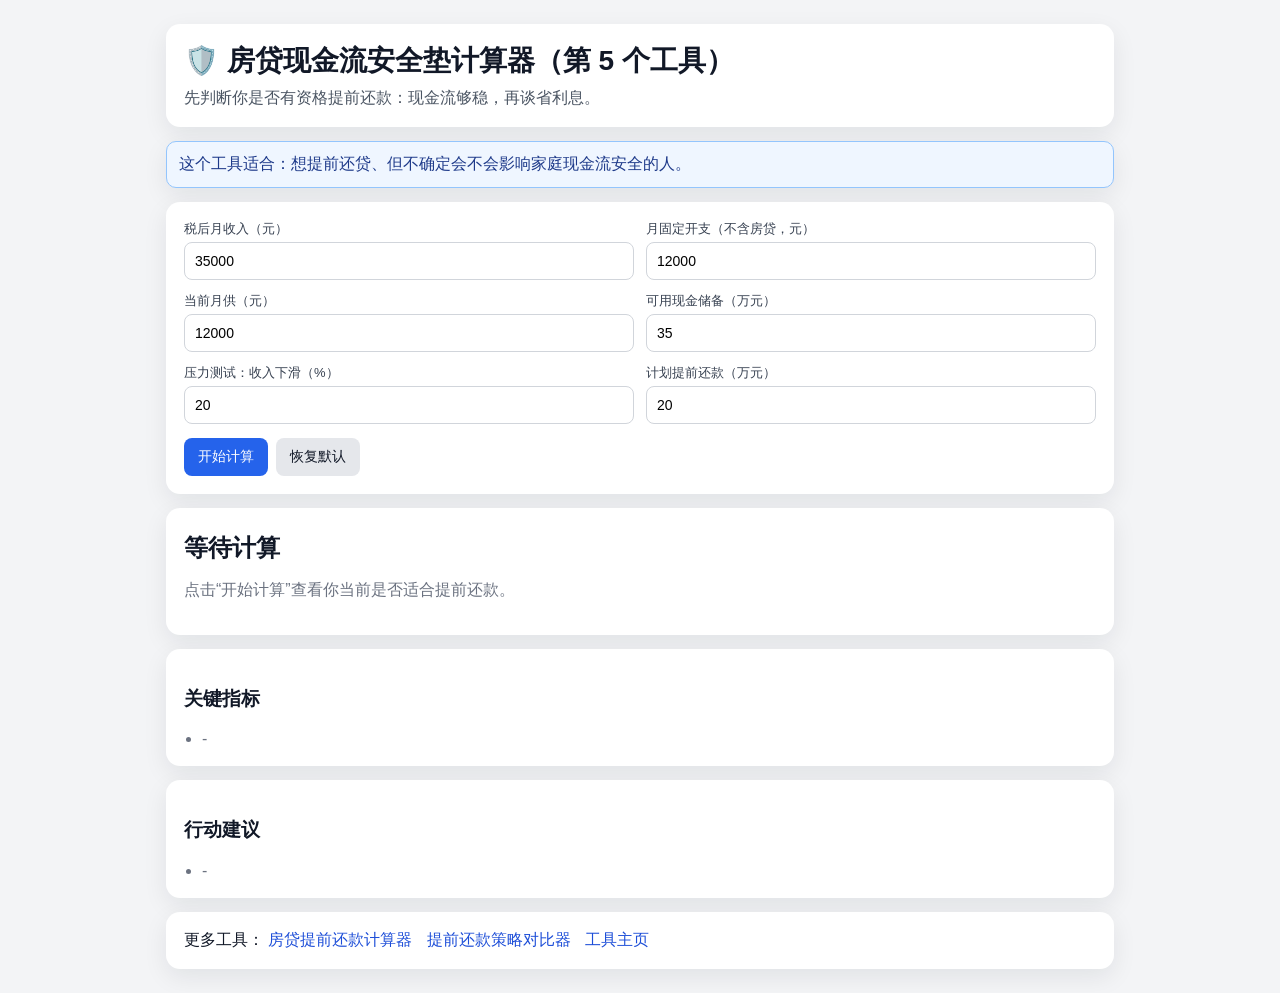
==== cashflow-buffer-calculator/index.html @ e92b003f "feat: add cashflow buffer calculator and consulting CTA" ====
<!doctype html>
<html lang="zh-CN">
<head>
  <meta charset="UTF-8" />
  <meta name="viewport" content="width=device-width, initial-scale=1.0" />
  <title>房贷现金流安全垫计算器 | Zor 的副业笔记</title>
  <style>
    * { box-sizing: border-box; }
    body {
      margin: 0;
      font-family: -apple-system, BlinkMacSystemFont, "Segoe UI", Roboto, "PingFang SC", "Microsoft YaHei", sans-serif;
      background: #f3f4f6;
      color: #111827;
    }
    .wrap { max-width: 980px; margin: 24px auto; padding: 0 16px; }
    .card {
      background: #fff;
      border-radius: 14px;
      padding: 18px;
      box-shadow: 0 8px 24px rgba(15, 23, 42, 0.08);
      margin-bottom: 14px;
    }
    h1 { margin: 0 0 8px; font-size: 28px; }
    .sub { margin: 0; color: #4b5563; }
    .tip { background: #eff6ff; border: 1px solid #93c5fd; color: #1e3a8a; border-radius: 10px; padding: 12px; }
    .grid { display: grid; grid-template-columns: repeat(2, minmax(0, 1fr)); gap: 12px; }
    label { display: block; font-size: 13px; color: #374151; margin-bottom: 4px; }
    input {
      width: 100%;
      padding: 10px;
      border: 1px solid #d1d5db;
      border-radius: 8px;
      font-size: 14px;
      background: #fff;
    }
    .actions { margin-top: 14px; display: flex; gap: 8px; flex-wrap: wrap; }
    button {
      border: 0;
      border-radius: 8px;
      padding: 10px 14px;
      cursor: pointer;
      font-size: 14px;
    }
    .btn-main { background: #2563eb; color: #fff; }
    .btn-sub { background: #e5e7eb; color: #111827; }
    .kpi { font-size: 24px; font-weight: 700; margin: 6px 0; }
    .muted { color: #6b7280; }
    .list { margin: 8px 0 0; padding-left: 18px; color: #374151; }
    .result-level {
      display: inline-block;
      padding: 6px 10px;
      border-radius: 999px;
      font-size: 13px;
      font-weight: 700;
      margin-bottom: 8px;
    }
    .lv-green { background: #dcfce7; color: #166534; }
    .lv-yellow { background: #fef3c7; color: #92400e; }
    .lv-red { background: #fee2e2; color: #991b1b; }
    .cta {
      background: linear-gradient(135deg, #111827 0%, #1f2937 100%);
      color: #fff;
      border-radius: 14px;
      padding: 16px;
      margin-top: 12px;
    }
    .cta h3 { margin: 0 0 6px; font-size: 20px; }
    .cta p { margin: 0 0 10px; color: #d1d5db; }
    .cta-actions { display: flex; gap: 8px; flex-wrap: wrap; }
    .cta a {
      display: inline-block;
      text-decoration: none;
      border-radius: 8px;
      padding: 10px 12px;
      font-size: 14px;
      font-weight: 600;
    }
    .cta-primary { background: #22c55e; color: #052e16; }
    .cta-secondary { background: #374151; color: #e5e7eb; border: 1px solid #4b5563; }
    .footer-links a { color: #1d4ed8; text-decoration: none; margin-right: 10px; }
    @media (max-width: 760px) {
      h1 { font-size: 24px; }
      .grid { grid-template-columns: 1fr; }
    }
  </style>
</head>
<body>
  <div class="wrap">
    <div class="card">
      <h1>🛡️ 房贷现金流安全垫计算器（第 5 个工具）</h1>
      <p class="sub">先判断你是否有资格提前还款：现金流够稳，再谈省利息。</p>
    </div>

    <div class="card tip">
      这个工具适合：想提前还贷、但不确定会不会影响家庭现金流安全的人。
    </div>

    <div class="card">
      <div class="grid">
        <div>
          <label for="monthlyIncome">税后月收入（元）</label>
          <input id="monthlyIncome" type="number" value="35000" min="1" step="100" />
        </div>
        <div>
          <label for="monthlyExpense">月固定开支（不含房贷，元）</label>
          <input id="monthlyExpense" type="number" value="12000" min="0" step="100" />
        </div>
        <div>
          <label for="mortgagePayment">当前月供（元）</label>
          <input id="mortgagePayment" type="number" value="12000" min="0" step="100" />
        </div>
        <div>
          <label for="cashReserve">可用现金储备（万元）</label>
          <input id="cashReserve" type="number" value="35" min="0" step="0.1" />
        </div>
        <div>
          <label for="incomeDrop">压力测试：收入下滑（%）</label>
          <input id="incomeDrop" type="number" value="20" min="0" max="80" step="1" />
        </div>
        <div>
          <label for="plannedPrepay">计划提前还款（万元）</label>
          <input id="plannedPrepay" type="number" value="20" min="0" step="0.1" />
        </div>
      </div>
      <div class="actions">
        <button class="btn-main" id="calcBtn">开始计算</button>
        <button class="btn-sub" id="resetBtn">恢复默认</button>
      </div>
    </div>

    <div class="card" id="resultBox">
      <p class="kpi">等待计算</p>
      <p class="muted">点击“开始计算”查看你当前是否适合提前还款。</p>
    </div>

    <div class="card">
      <h3>关键指标</h3>
      <ul class="list" id="metricList"><li class="muted">-</li></ul>
    </div>

    <div class="card">
      <h3>行动建议</h3>
      <ul class="list" id="actionList"><li class="muted">-</li></ul>

      <div class="cta" id="ctaBox" style="display:none;">
        <h3 id="ctaTitle">获取你的专属还贷动作清单</h3>
        <p id="ctaText">给你一份可执行的 3 套方案（保守 / 平衡 / 激进）。</p>
        <div class="cta-actions">
          <a id="consultLink" class="cta-primary" href="../consulting/index.html?source=cashflow-buffer-calculator">预约 30 分钟 1v1（付费）</a>
          <a id="mailLink" class="cta-secondary" href="mailto:zorouyang@icloud.com?subject=%E6%88%BF%E8%B4%B7%E4%BC%98%E5%8C%96%E8%AF%A2%E8%AF%A2">邮件咨询</a>
        </div>
      </div>
    </div>

    <div class="card footer-links">
      更多工具：
      <a href="https://zor-sideproject.github.io/tools/mortgage-calculator/" target="_blank" rel="noreferrer">房贷提前还款计算器</a>
      <a href="https://zor-sideproject.github.io/tools/prepay-strategy-comparator/" target="_blank" rel="noreferrer">提前还款策略对比器</a>
      <a href="https://zor-sideproject.github.io/tools/" target="_blank" rel="noreferrer">工具主页</a>
    </div>
  </div>

  <script>
    const defaults = {
      monthlyIncome: 35000,
      monthlyExpense: 12000,
      mortgagePayment: 12000,
      cashReserve: 35,
      incomeDrop: 20,
      plannedPrepay: 20
    };

    function n(id) { return Number(document.getElementById(id).value); }
    function money(v) { return '¥' + Math.round(v).toLocaleString('zh-CN'); }

    function reset() {
      Object.keys(defaults).forEach(k => document.getElementById(k).value = defaults[k]);
      document.getElementById('resultBox').innerHTML = '<p class="kpi">已恢复默认参数</p><p class="muted">点击“开始计算”查看你当前是否适合提前还款。</p>';
      document.getElementById('metricList').innerHTML = '<li class="muted">-</li>';
      document.getElementById('actionList').innerHTML = '<li class="muted">-</li>';
      document.getElementById('ctaBox').style.display = 'none';
    }

    function calc() {
      const monthlyIncome = n('monthlyIncome');
      const monthlyExpense = n('monthlyExpense');
      const mortgagePayment = n('mortgagePayment');
      const cashReserve = n('cashReserve') * 10000;
      const incomeDrop = n('incomeDrop');
      const plannedPrepay = n('plannedPrepay') * 10000;

      if ([monthlyIncome, monthlyExpense, mortgagePayment, cashReserve, incomeDrop, plannedPrepay].some(v => Number.isNaN(v) || v < 0)) {
        alert('请检查输入参数');
        return;
      }
      if (monthlyIncome <= 0) {
        alert('月收入必须大于 0');
        return;
      }

      const essential = monthlyExpense + mortgagePayment;
      const freeCashflow = monthlyIncome - essential;
      const dti = mortgagePayment / monthlyIncome;
      const bufferMonths = essential > 0 ? cashReserve / essential : 0;

      const stressedIncome = monthlyIncome * (1 - incomeDrop / 100);
      const stressedFreeCashflow = stressedIncome - essential;
      const reserveAfterPrepay = Math.max(0, cashReserve - plannedPrepay);
      const bufferAfterPrepay = essential > 0 ? reserveAfterPrepay / essential : 0;

      let score = 0;
      if (dti > 0.5) score += 2; else if (dti > 0.35) score += 1;
      if (bufferMonths < 6) score += 2; else if (bufferMonths < 12) score += 1;
      if (stressedFreeCashflow < 0) score += 2; else if (stressedFreeCashflow < 2000) score += 1;
      if (bufferAfterPrepay < 6) score += 2; else if (bufferAfterPrepay < 12) score += 1;

      let level = 'green';
      let levelText = '绿灯：可考虑提前还款';
      let levelClass = 'lv-green';
      let summary = '你的现金流和安全垫相对健康，可以进入“优化收益”阶段。';
      let actions = [
        '保留至少 12 个月的家庭安全垫后，再执行提前还款。',
        '优先选择“缩短年限”方案，通常总利息节省更高。',
        '按季度复盘一次收入稳定性，避免一次性还款过度。'
      ];

      if (score >= 6) {
        level = 'red';
        levelText = '红灯：暂不建议提前还款';
        levelClass = 'lv-red';
        summary = '你当前更需要保现金流，不建议现在把大额资金投入提前还贷。';
        actions = [
          '优先把安全垫提高到 6-12 个月生活成本。',
          '先做“高息债务清理”和“固定开支压缩”。',
          '等收入波动减小后，再评估提前还款。'
        ];
      } else if (score >= 3) {
        level = 'yellow';
        levelText = '黄灯：建议先补安全垫';
        levelClass = 'lv-yellow';
        summary = '你可以小额试探性提前还款，但应先确保现金流不紧绷。';
        actions = [
          '把安全垫先补到 9-12 个月，再做大额提前还款。',
          '采用“分批提前还款”而不是一次性全砸。',
          '提前还款后，保证月结余仍为正。'
        ];
      }

      document.getElementById('resultBox').innerHTML = `
        <span class="result-level ${levelClass}">${levelText}</span>
        <p class="kpi">${summary}</p>
        <p class="muted">你的综合风险评分：${score}（分数越高，现金流风险越大）</p>
      `;

      document.getElementById('metricList').innerHTML = [
        `<li>当前月结余：<b>${money(freeCashflow)}</b></li>`,
        `<li>房贷负担率（月供/收入）：<b>${(dti * 100).toFixed(1)}%</b></li>`,
        `<li>当前安全垫：<b>${bufferMonths.toFixed(1)} 个月</b></li>`,
        `<li>压力测试后月结余（收入下滑 ${incomeDrop}%）：<b>${money(stressedFreeCashflow)}</b></li>`,
        `<li>若提前还款后安全垫：<b>${bufferAfterPrepay.toFixed(1)} 个月</b></li>`
      ].join('');

      document.getElementById('actionList').innerHTML = actions.map(x => `<li>${x}</li>`).join('');

      const ctaBox = document.getElementById('ctaBox');
      const ctaTitle = document.getElementById('ctaTitle');
      const ctaText = document.getElementById('ctaText');
      const consultLink = document.getElementById('consultLink');
      const mailLink = document.getElementById('mailLink');

      if (level === 'red') {
        ctaTitle.textContent = '先做现金流保命方案（更适合你）';
        ctaText.textContent = '我会给你“先活下来再优化”的 3 步执行表。';
      } else if (level === 'yellow') {
        ctaTitle.textContent = '做一份平衡版提前还贷计划';
        ctaText.textContent = '在不压垮现金流的前提下，逐步降低总利息。';
      } else {
        ctaTitle.textContent = '做一份收益最大化提前还贷方案';
        ctaText.textContent = '把还款节奏、金额和节省利息一次算清楚。';
      }

      consultLink.href = `../consulting/index.html?source=cashflow-buffer-calculator&level=${level}&score=${score}`;
      mailLink.href = `mailto:zorouyang@icloud.com?subject=${encodeURIComponent('房贷优化咨询（来自现金流工具）')}&body=${encodeURIComponent('我的风险等级：' + level + '\n评分：' + score + '\n请给我一版专属房贷动作清单。')}`;
      ctaBox.style.display = 'block';
    }

    document.getElementById('calcBtn').addEventListener('click', calc);
    document.getElementById('resetBtn').addEventListener('click', reset);
  </script>
</body>
</html>
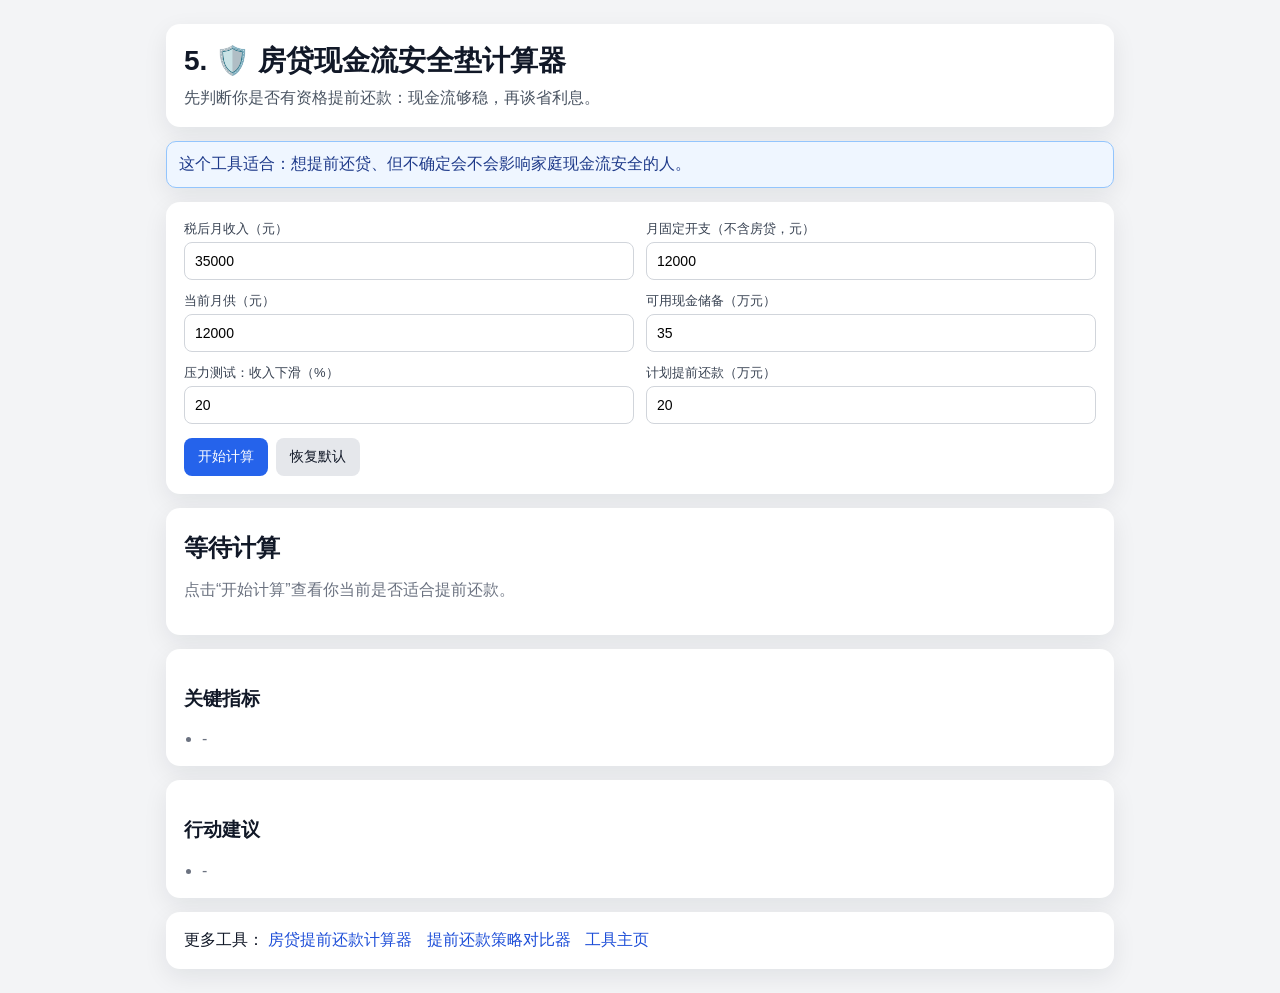
==== commit df883f67: "fix: use live URLs in README and normalize tool page titles with numeric prefixes" ====
--- a/cashflow-buffer-calculator/index.html
+++ b/cashflow-buffer-calculator/index.html
@@ -87,7 +87,7 @@
 <body>
   <div class="wrap">
     <div class="card">
-      <h1>🛡️ 房贷现金流安全垫计算器（第 5 个工具）</h1>
+      <h1>5. 🛡️ 房贷现金流安全垫计算器</h1>
       <p class="sub">先判断你是否有资格提前还款：现金流够稳，再谈省利息。</p>
     </div>
 
